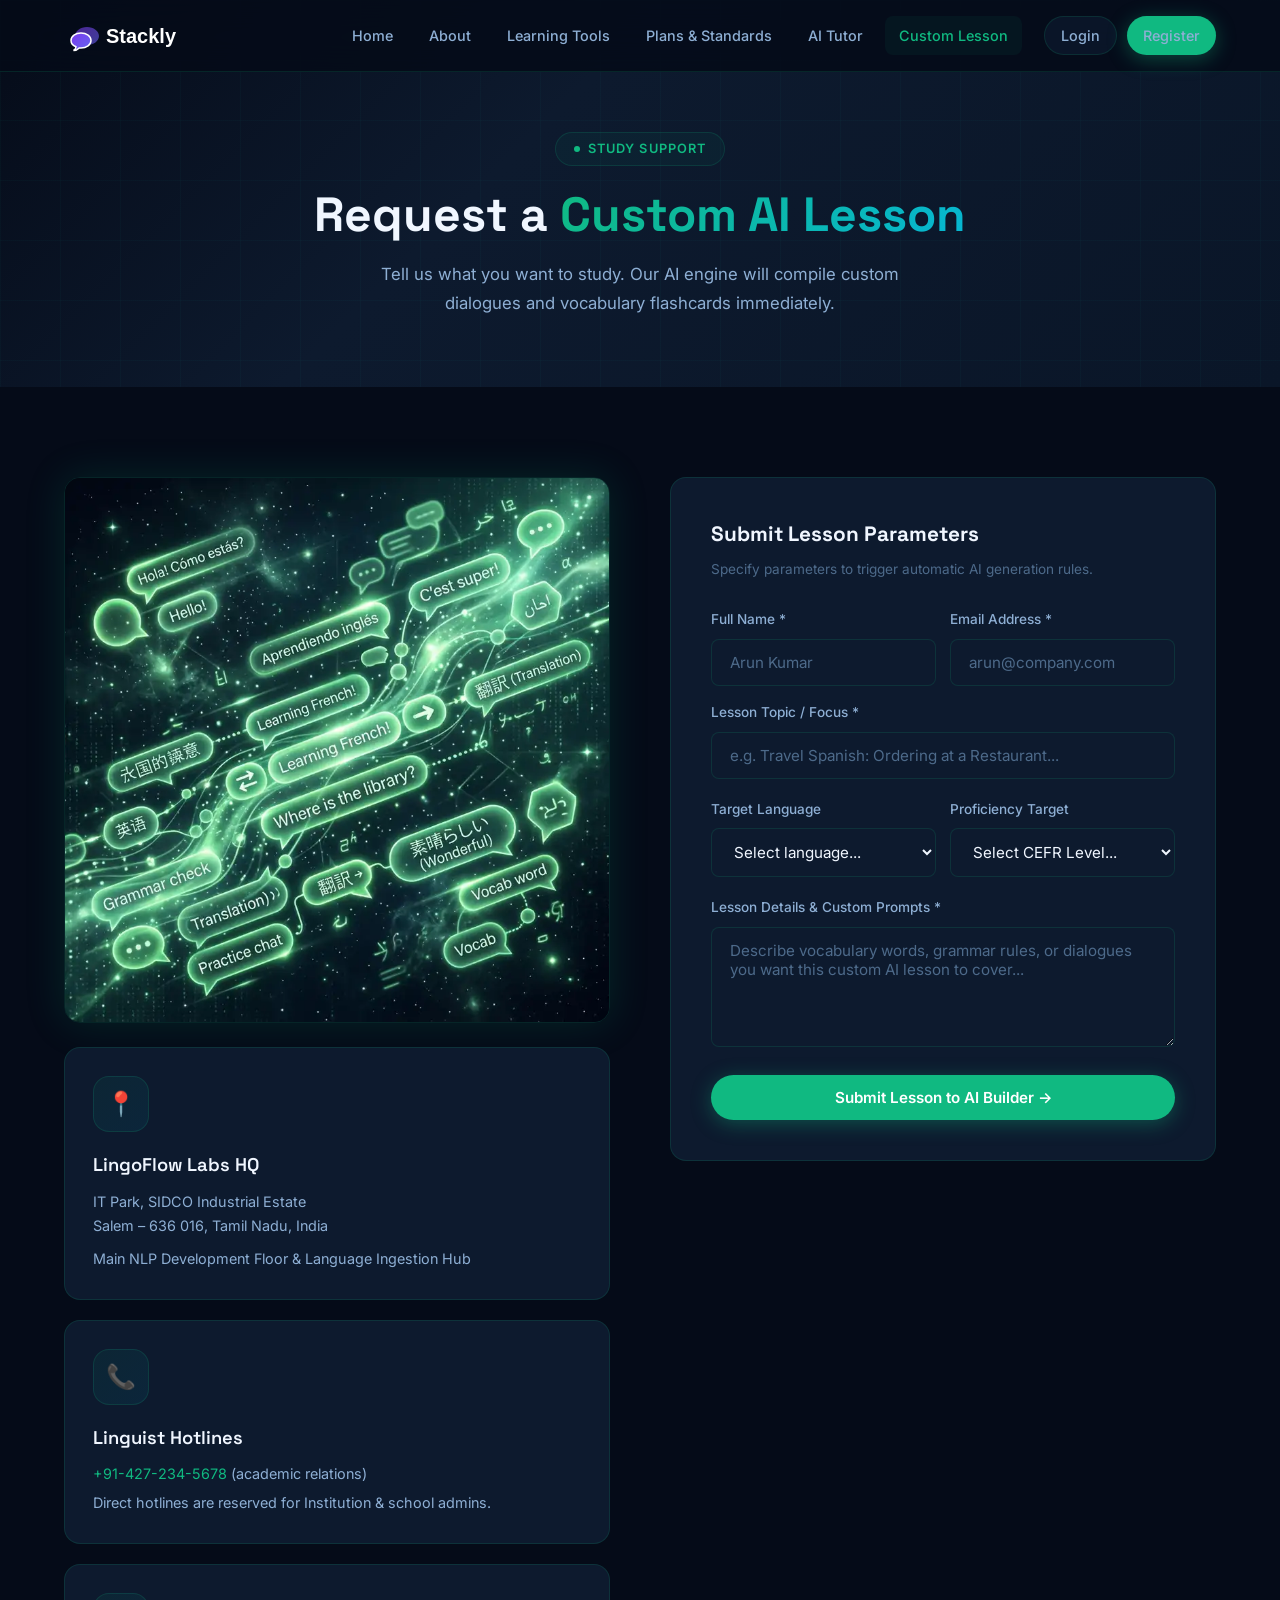
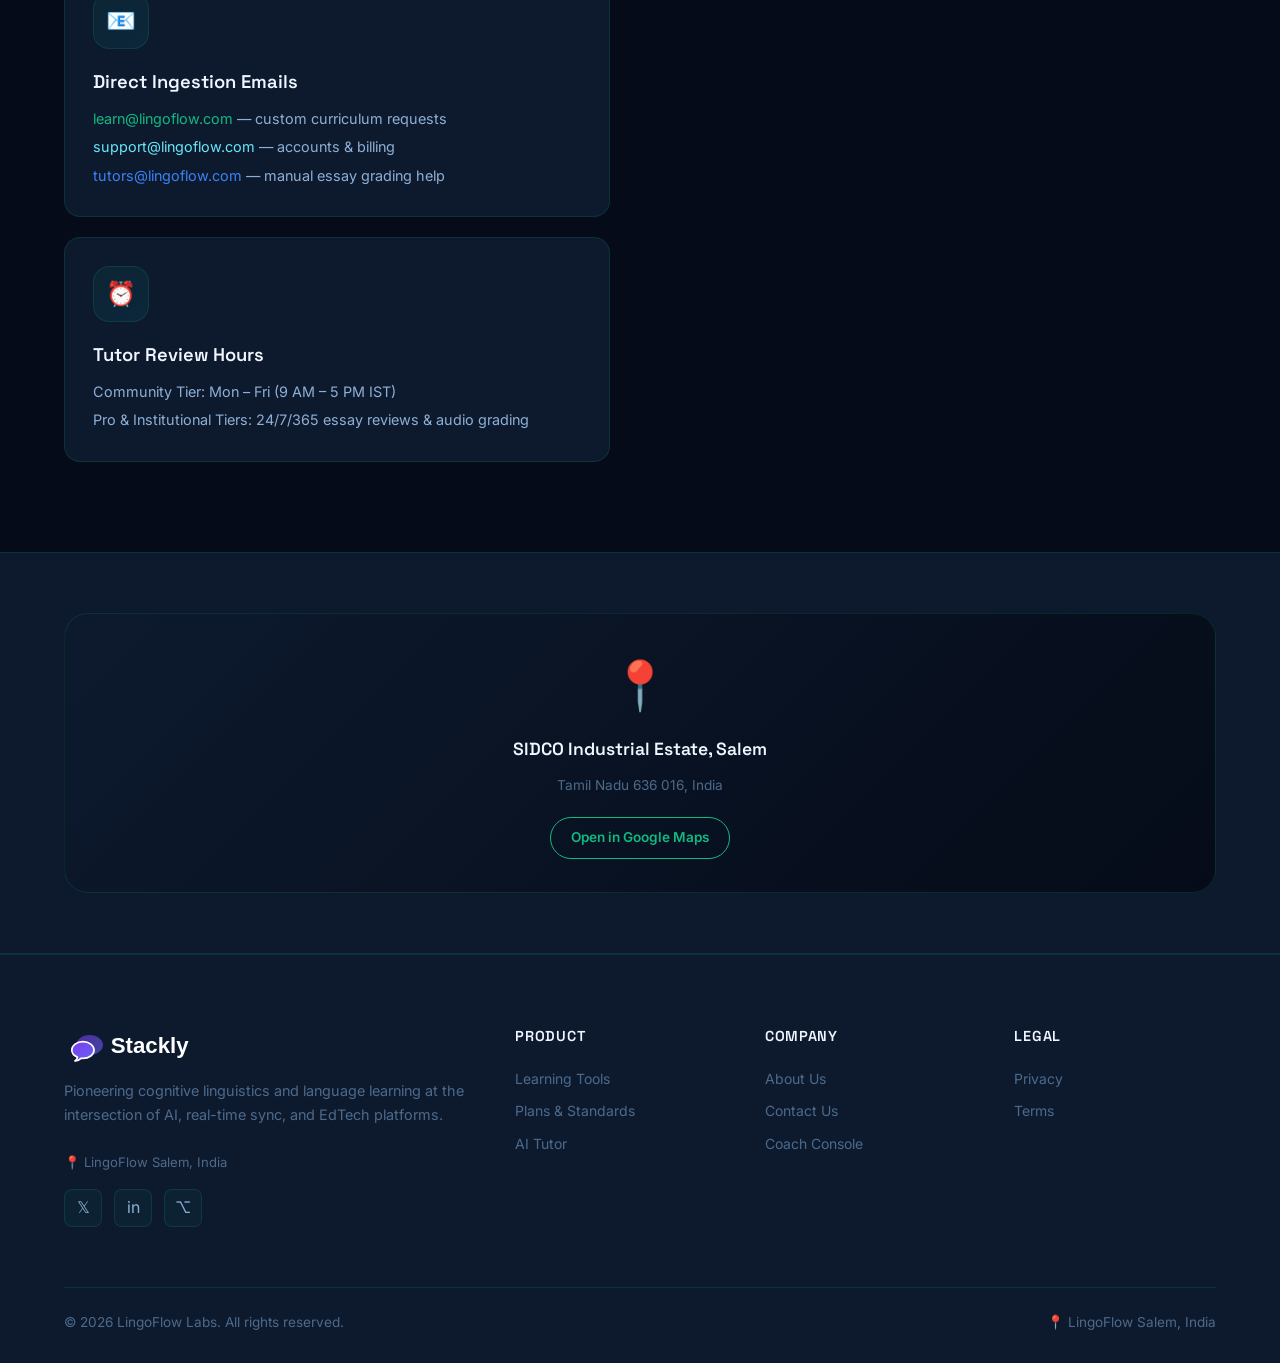
==== contact.html @ 43ee75ce "Add files via upload" ====
<!DOCTYPE html>
<html lang="en">
<head>
  <meta charset="UTF-8" /><meta name="viewport" content="width=device-width, initial-scale=1.0" />
  <title>Custom Lesson Request — LingoFlow</title>
  <meta name="description" content="Submit a custom lesson request to LingoFlow. Choose target language, proficiency level, write details, and connect with language coaches." />
  <link rel="stylesheet" href="css/style.css" /><link rel="stylesheet" href="css/responsive.css" />
</head>
<body>
<div id="preloader"><div class="preloader-inner"><div class="preloader-logo" style="font-family: 'Space Grotesk', sans-serif; font-weight: 700; color: #fff;">Stackly</div><div class="preloader-bar"><div class="preloader-bar-fill"></div></div></div></div>

<nav class="navbar">
  <a href="index.html" class="navbar-brand"><img src="logo.svg" alt="Stackly Logo" style="height:36px; width:auto;"></a>
  <div class="navbar-links">
    <a href="index.html">Home</a><a href="about.html">About</a>
    <a href="devices.html">Learning Tools</a><a href="services.html">Plans &amp; Standards</a>
    <a href="innovations.html">AI Tutor</a><a href="contact.html" class="active">Custom Lesson</a>
    <div style="display:flex; gap:10px; margin-left:14px;">
      <a href="login.html" class="btn btn-ghost btn-sm" style="padding:7px 16px; border-radius:var(--radius-pill);">Login</a>
      <a href="register.html" class="btn btn-primary btn-sm" style="padding:7px 16px; border-radius:var(--radius-pill);">Register</a>
    </div>
  </div>
  <button class="navbar-mobile-toggle" id="mobileToggle"><span></span><span></span><span></span></button>
</nav>
<div class="navbar-mobile" id="mobileNav">
  <a href="index.html">Home</a><a href="about.html">About</a><a href="devices.html">Learning Tools</a>
  <a href="services.html">Plans &amp; Standards</a><a href="innovations.html">AI Tutor</a><a href="contact.html">Custom Lesson</a>
  <div class="mobile-access-section" style="display:flex; flex-direction:column; gap:10px; padding:15px; border-top:1px solid rgba(255,255,255,0.05); margin-top:10px;">
    <a href="login.html" class="btn btn-outline" style="width:100%; justify-content:center;">Login</a>
    <a href="register.html" class="btn btn-primary" style="width:100%; justify-content:center;">Register</a>
  </div>
</div>

<section class="page-hero">
  <div class="page-hero-content">
    <div class="section-tag" style="margin:0 auto 20px;">Study Support</div>
    <h1 class="section-title">Request a <span>Custom AI Lesson</span></h1>
    <p class="section-subtitle" style="margin:0 auto;">Tell us what you want to study. Our AI engine will compile custom dialogues and vocabulary flashcards immediately.</p>
  </div>
</section>

<section class="section">
  <div class="container">
    <div class="grid-2" style="gap:60px;align-items:flex-start;">
      <!-- Info -->
      <div>
        <div style="border-radius:var(--radius); overflow:hidden; border:1px solid var(--border); box-shadow:var(--shadow-glow); margin-bottom:24px;" class="reveal">
          <img src="contact_hero.webp" alt="Prompt: An abstract representation of language learning chat threads, glowing translation bubbles, and envelopes flying into a central database, dark background, neon purple glow." style="width:100%; height:auto; display:block;">
        </div>
        <div class="card reveal" style="margin-bottom:20px;">
          <div class="card-icon">📍</div>
          <h3 class="card-title">LingoFlow Labs HQ</h3>
          <p class="card-text" style="margin-bottom:8px;">IT Park, SIDCO Industrial Estate<br>Salem – 636 016, Tamil Nadu, India</p>
          <p class="card-text">Main NLP Development Floor &amp; Language Ingestion Hub</p>
        </div>
        <div class="card reveal reveal-delay-1" style="margin-bottom:20px;">
          <div class="card-icon">📞</div>
          <h3 class="card-title">Linguist Hotlines</h3>
          <p class="card-text" style="margin-bottom:4px;"><a href="tel:+914272345678" style="color:var(--primary);">+91-427-234-5678</a> (academic relations)</p>
          <p class="card-text">Direct hotlines are reserved for Institution &amp; school admins.</p>
        </div>
        <div class="card reveal reveal-delay-2" style="margin-bottom:20px;">
          <div class="card-icon">📧</div>
          <h3 class="card-title">Direct Ingestion Emails</h3>
          <p class="card-text" style="margin-bottom:4px;"><a href="mailto:learn@lingoflow.com" style="color:var(--primary);">learn@lingoflow.com</a> — custom curriculum requests</p>
          <p class="card-text" style="margin-bottom:4px;"><a href="mailto:support@lingoflow.com" style="color:var(--secondary-light);">support@lingoflow.com</a> — accounts &amp; billing</p>
          <p class="card-text"><a href="mailto:tutors@lingoflow.com" style="color:var(--accent);">tutors@lingoflow.com</a> — manual essay grading help</p>
        </div>
        <div class="card reveal reveal-delay-3">
          <div class="card-icon">⏰</div>
          <h3 class="card-title">Tutor Review Hours</h3>
          <p class="card-text" style="margin-bottom:4px;">Community Tier: Mon – Fri (9 AM – 5 PM IST)</p>
          <p class="card-text">Pro &amp; Institutional Tiers: 24/7/365 essay reviews &amp; audio grading</p>
        </div>
      </div>

      <!-- Form -->
      <div class="card reveal reveal-delay-1" style="padding:40px;">
        <h3 style="font-family:var(--font-heading);font-size:1.3rem;font-weight:700;margin-bottom:8px;">Submit Lesson Parameters</h3>
        <p style="color:var(--text-muted);font-size:0.85rem;margin-bottom:28px;">Specify parameters to trigger automatic AI generation rules.</p>
        <form data-validate>
          <div style="display:grid;grid-template-columns:1fr 1fr;gap:14px;">
            <div class="form-group" style="margin-bottom:0;">
              <label class="form-label">Full Name *</label>
              <input type="text" class="form-control" placeholder="Arun Kumar" required />
            </div>
            <div class="form-group" style="margin-bottom:0;">
              <label class="form-label">Email Address *</label>
              <input type="email" class="form-control" placeholder="arun@company.com" required />
            </div>
          </div>
          <div class="form-group" style="margin-top:16px;">
            <label class="form-label">Lesson Topic / Focus *</label>
            <input type="text" class="form-control" placeholder="e.g. Travel Spanish: Ordering at a Restaurant..." required />
          </div>
          <div style="display:grid;grid-template-columns:1fr 1fr;gap:14px;">
            <div class="form-group">
              <label class="form-label">Target Language</label>
              <select class="form-control" style="background:var(--bg-card);color:var(--text-primary);" required>
                <option value="" style="background:var(--bg-card);">Select language...</option>
                <option style="background:var(--bg-card);">Spanish</option>
                <option style="background:var(--bg-card);">French</option>
                <option style="background:var(--bg-card);">German</option>
                <option style="background:var(--bg-card);">Japanese</option>
                <option style="background:var(--bg-card);">Italian</option>
                <option style="background:var(--bg-card);">Other</option>
              </select>
            </div>
            <div class="form-group">
              <label class="form-label">Proficiency Target</label>
              <select class="form-control" style="background:var(--bg-card);color:var(--text-primary);" required>
                <option value="" style="background:var(--bg-card);">Select CEFR Level...</option>
                <option style="background:var(--bg-card);">A1 (Beginner)</option>
                <option style="background:var(--bg-card);">A2 (Elementary)</option>
                <option style="background:var(--bg-card);">B1 (Intermediate)</option>
                <option style="background:var(--bg-card);">B2 (Upper Intermediate)</option>
              </select>
            </div>
          </div>
          <div class="form-group">
            <label class="form-label">Lesson Details &amp; Custom Prompts *</label>
            <textarea class="form-control" placeholder="Describe vocabulary words, grammar rules, or dialogues you want this custom AI lesson to cover..." required style="min-height:120px;"></textarea>
          </div>
          <div class="form-success" style="display:none;padding:12px;background:rgba(34,197,94,0.1);border:1px solid #22c55e;border-radius:var(--radius-sm);color:#22c55e;font-size:0.88rem;margin-bottom:12px;">✓ Lesson requested! Your custom AI learning module is being generated. Check your student dashboard.</div>
          <button type="submit" class="btn btn-primary" style="width:100%;justify-content:center;">Submit Lesson to AI Builder →</button>
        </form>
      </div>
    </div>
  </div>
</section>

<!-- MAP PLACEHOLDER -->
<section class="section-sm" style="background:var(--bg-card);border-top:1px solid var(--border);border-bottom:1px solid var(--border);">
  <div class="container">
    <div class="reveal" style="border-radius:var(--radius-lg);overflow:hidden;border:1px solid var(--border);height:280px;background:linear-gradient(135deg,var(--bg-card),var(--bg-dark));display:flex;align-items:center;justify-content:center;flex-direction:column;gap:12px;">
      <div style="font-size:3rem;">📍</div>
      <div style="font-family:var(--font-heading);font-size:1.1rem;font-weight:600;">SIDCO Industrial Estate, Salem</div>
      <div style="color:var(--text-muted);font-size:0.85rem;">Tamil Nadu 636 016, India</div>
      <a href="https://maps.google.com/?q=Salem+Tamil+Nadu+India" target="_blank" class="btn btn-outline btn-sm" style="margin-top:8px;">Open in Google Maps</a>
    </div>
  </div>
</section>

<footer><div class="container-wide">
  <div class="footer-grid">
    <div><img src="logo.svg" alt="Stackly" class="footer-brand" style="height:40px; width:auto; margin-bottom:14px;"><p class="footer-desc">Pioneering cognitive linguistics and language learning at the intersection of AI, real-time sync, and EdTech platforms.</p><p style="font-size:.82rem;color:var(--text-muted);margin-bottom:16px;">📍 LingoFlow Salem, India</p><div class="footer-socials"><a href="404.html" class="footer-social-btn">𝕏</a><a href="404.html" class="footer-social-btn">in</a><a href="404.html" class="footer-social-btn">⌥</a></div></div>
    <div><div class="footer-col-title">Product</div><div class="footer-links"><a href="devices.html">Learning Tools</a><a href="services.html">Plans &amp; Standards</a><a href="innovations.html">AI Tutor</a></div></div>
    <div><div class="footer-col-title">Company</div><div class="footer-links"><a href="about.html">About Us</a><a href="contact.html">Contact Us</a><a href="dashboard.html">Coach Console</a></div></div>
    <div><div class="footer-col-title">Legal</div><div class="footer-links"><a href="404.html">Privacy</a><a href="404.html">Terms</a></div></div>
  </div>
  <div class="footer-bottom"><span>© 2026 LingoFlow Labs. All rights reserved.</span><span>📍 LingoFlow Salem, India</span></div>
</div></footer>
<button id="scrollTop">↑</button>
<script src="js/main.js"></script>
</body>
</html>
---- css/style.css ----
/* =========================================================
   EdTech - LingoFlow  — Global Stylesheet
   ========================================================= */

@import url('https://fonts.googleapis.com/css2?family=Inter:wght@300;400;500;600;700;800;900&family=Space+Grotesk:wght@300;400;500;600;700&display=swap');

/* ── CSS Variables ─────────────────────────────────────── */
:root {
  --primary: #10b981;
  --primary-dark: #059669;
  --primary-light: #34d399;
  --secondary: #06b6d4;
  --secondary-light: #67e8f9;
  --accent: #3b82f6;
  --accent2: #f59e0b;

  --bg-dark: #050b18;
  --bg-card: #0d1a2e;
  --bg-glass: rgba(13,26,46,0.7);
  --bg-glass2: rgba(16,185,129,0.05);

  --text-primary: #f0f6ff;
  --text-secondary: #8eafd4;
  --text-muted: #4d6a8a;

  --border: rgba(16,185,129,0.15);
  --border2: rgba(6,182,212,0.2);

  --gradient-hero: linear-gradient(135deg, #050b18 0%, #0d1a2e 40%, #0a1628 100%);
  --gradient-primary: linear-gradient(135deg, #10b981, #06b6d4);
  --gradient-card: linear-gradient(135deg, rgba(16,185,129,0.08), rgba(6,182,212,0.08));

  --shadow-glow: 0 0 40px rgba(16,185,129,0.15);
  --shadow-card: 0 8px 32px rgba(0,0,0,0.4);
  --shadow-btn: 0 4px 20px rgba(16,185,129,0.35);

  --radius: 16px;
  --radius-sm: 8px;
  --radius-lg: 24px;
  --radius-pill: 50px;

  --transition: all 0.3s cubic-bezier(0.4,0,0.2,1);
  --transition-slow: all 0.6s cubic-bezier(0.4,0,0.2,1);

  --nav-height: 72px;
  --font-main: 'Inter', sans-serif;
  --font-heading: 'Space Grotesk', sans-serif;
}

/* ── Reset & Base ─────────────────────────────────────── */
*, *::before, *::after { box-sizing: border-box; margin: 0; padding: 0; }

html { scroll-behavior: smooth; font-size: 16px; }

body {
  font-family: var(--font-main);
  background-color: var(--bg-dark);
  color: var(--text-primary);
  line-height: 1.6;
  overflow-x: hidden;
  -webkit-font-smoothing: antialiased;
}

a { text-decoration: none; color: inherit; }
img { max-width: 100%; display: block; }
ul { list-style: none; }
button { cursor: pointer; font-family: inherit; }
input, textarea, select { font-family: inherit; }

/* ── Preloader ──────────────────────────────────────── */
#preloader {
  position: fixed; inset: 0;
  background: var(--bg-dark);
  display: flex; align-items: center; justify-content: center;
  z-index: 9999;
  transition: opacity 0.5s ease, visibility 0.5s ease;
}
#preloader.hidden { opacity: 0; visibility: hidden; }

.preloader-inner {
  display: flex; flex-direction: column; align-items: center; gap: 20px;
}
.preloader-logo {
  font-family: var(--font-heading);
  font-size: 2rem; font-weight: 700;
  background: var(--gradient-primary);
  -webkit-background-clip: text; -webkit-text-fill-color: transparent;
  background-clip: text;
}
.preloader-bar {
  width: 200px; height: 3px;
  background: var(--border);
  border-radius: 99px; overflow: hidden;
}
.preloader-bar-fill {
  height: 100%;
  background: var(--gradient-primary);
  border-radius: 99px;
  animation: preload 1.5s ease-in-out forwards;
}
@keyframes preload {
  0% { width: 0%; }
  100% { width: 100%; }
}

/* ── Navigation ─────────────────────────────────────── */
.navbar {
  position: fixed; top: 0; left: 0; right: 0;
  height: var(--nav-height);
  display: flex; align-items: center;
  padding: 0 5%;
  background: rgba(5,11,24,0.85);
  backdrop-filter: blur(20px);
  -webkit-backdrop-filter: blur(20px);
  border-bottom: 1px solid var(--border);
  z-index: 1000;
  transition: var(--transition);
}
.navbar.scrolled {
  background: rgba(5,11,24,0.95);
  box-shadow: var(--shadow-glow);
}

.navbar-brand {
  font-family: var(--font-heading);
  font-size: 1.5rem; font-weight: 700;
  background: var(--gradient-primary);
  -webkit-background-clip: text; -webkit-text-fill-color: transparent;
  background-clip: text;
  margin-right: auto;
  display: flex; align-items: center; gap: 10px;
  white-space: nowrap;
}
.navbar-brand .brand-icon {
  width: 36px; height: 36px;
  background: var(--gradient-primary);
  border-radius: var(--radius-sm);
  display: flex; align-items: center; justify-content: center;
  font-size: 18px;
  -webkit-text-fill-color: initial; color: #fff;
  flex-shrink: 0;
}

.navbar-links {
  display: flex; align-items: center; gap: 8px;
}
.navbar-links a {
  padding: 8px 14px;
  font-size: 0.9rem; font-weight: 500;
  color: var(--text-secondary);
  border-radius: var(--radius-sm);
  transition: var(--transition);
  white-space: nowrap;
}
.navbar-links a:hover,
.navbar-links a.active {
  color: var(--primary);
  background: var(--bg-glass2);
}

.btn-nav-login {
  padding: 9px 22px;
  background: var(--gradient-primary);
  color: #fff !important;
  border-radius: var(--radius-pill);
  font-weight: 600;
  font-size: 0.875rem;
  margin-left: 8px;
  transition: var(--transition);
  box-shadow: var(--shadow-btn);
}
.btn-nav-login:hover {
  transform: translateY(-2px);
  box-shadow: 0 8px 30px rgba(0,212,170,0.5);
}

/* ── Nav Dropdown (Access Portal) ─────────────────── */
.nav-dropdown {
  position: relative;
  margin-left: 8px;
}
.nav-dropdown-trigger {
  display: inline-flex; align-items: center; gap: 7px;
  padding: 9px 22px;
  background: var(--gradient-primary);
  color: #fff;
  border: none;
  border-radius: var(--radius-pill);
  font-weight: 600;
  font-size: 0.875rem;
  cursor: pointer;
  transition: var(--transition);
  box-shadow: var(--shadow-btn);
  font-family: var(--font-main);
  white-space: nowrap;
}
.nav-dropdown-trigger:hover {
  transform: translateY(-2px);
  box-shadow: 0 8px 30px rgba(0,212,170,0.5);
}
.nav-dropdown-trigger .caret {
  font-size: 0.65rem;
  transition: transform 0.25s ease;
  display: inline-block;
}
.nav-dropdown:hover .caret,
.nav-dropdown.open .caret { transform: rotate(180deg); }

.nav-dropdown-menu {
  position: absolute;
  top: calc(100% + 10px);
  right: 0;
  min-width: 190px;
  background: var(--bg-card);
  border: 1px solid var(--border);
  border-radius: var(--radius);
  padding: 8px;
  box-shadow: 0 16px 48px rgba(0,0,0,0.5);
  opacity: 0;
  visibility: hidden;
  transform: translateY(-8px);
  transition: opacity 0.25s ease, transform 0.25s ease, visibility 0.25s;
  z-index: 2000;
}
.nav-dropdown:hover .nav-dropdown-menu,
.nav-dropdown.open .nav-dropdown-menu {
  opacity: 1;
  visibility: visible;
  transform: translateY(0);
}
.nav-dropdown-menu a {
  display: flex; align-items: center; gap: 10px;
  padding: 11px 14px;
  border-radius: var(--radius-sm);
  font-size: 0.875rem; font-weight: 500;
  color: var(--text-secondary);
  transition: var(--transition);
  text-decoration: none;
}
.nav-dropdown-menu a:hover {
  background: var(--bg-glass2);
  color: var(--primary);
}
.nav-dropdown-menu .menu-icon {
  width: 28px; height: 28px;
  border-radius: 6px;
  background: var(--gradient-card);
  border: 1px solid var(--border);
  display: flex; align-items: center; justify-content: center;
  font-size: 0.85rem;
  flex-shrink: 0;
}
.nav-dropdown-menu .menu-divider {
  height: 1px;
  background: var(--border);
  margin: 6px 0;
}

/* Mobile dropdown items */
.mobile-access-section {
  border-top: 1px solid var(--border) !important;
  margin-top: 20px !important;
  padding-top: 20px !important;
  width: 80% !important;
  max-width: 300px !important;
  display: flex !important;
  flex-direction: column !important;
  gap: 12px !important;
}
.mobile-access-label {
  font-size: 0.72rem;
  font-weight: 700;
  letter-spacing: 0.1em;
  text-transform: uppercase;
  color: var(--text-muted);
  padding: 4px 16px 8px;
}

.navbar-mobile-toggle {
  display: none;
  flex-direction: column; gap: 5px;
  background: none; border: none; padding: 8px;
  cursor: pointer;
}
.navbar-mobile-toggle span {
  display: block;
  width: 24px; height: 2px;
  background: var(--text-primary);
  border-radius: 2px;
  transition: var(--transition);
}
.navbar-mobile-toggle.open span:nth-child(1) { transform: translateY(7px) rotate(45deg); }
.navbar-mobile-toggle.open span:nth-child(2) { opacity: 0; }
.navbar-mobile-toggle.open span:nth-child(3) { transform: translateY(-7px) rotate(-45deg); }

.navbar-mobile {
  display: none !important;
  position: fixed !important;
  top: 0 !important;
  left: 0 !important;
  right: 0 !important;
  bottom: 0 !important;
  width: 100% !important;
  height: 100vh !important;
  height: 100dvh !important;
  background: rgba(5, 11, 24, 0.99) !important;
  backdrop-filter: blur(24px) !important;
  -webkit-backdrop-filter: blur(24px) !important;
  padding: calc(var(--nav-height) + 40px) 5% 40px !important;
  z-index: 99999 !important;
  flex-direction: column !important;
  justify-content: center !important;
  align-items: center !important;
  gap: 20px !important;
  transform: scale(0.95) !important;
  opacity: 0 !important;
  transition: var(--transition) !important;
  pointer-events: none !important;
}
.navbar-mobile.open {
  display: flex !important;
  transform: scale(1) !important;
  opacity: 1 !important;
  pointer-events: all !important;
}
.navbar-mobile a {
  padding: 12px 24px !important;
  font-size: 1.3rem !important;
  font-weight: 600 !important;
  color: var(--text-secondary) !important;
  border-radius: var(--radius-sm) !important;
  transition: var(--transition) !important;
  border-left: 2px solid transparent !important;
  width: 80% !important;
  max-width: 300px !important;
  text-align: center !important;
}
.navbar-mobile a:hover,
.navbar-mobile a.active {
  color: var(--primary) !important;
  background: var(--bg-glass2) !important;
  border-left-color: var(--primary) !important;
}

/* ── Page Wrapper ─────────────────────────────────── */
.page-content { padding-top: var(--nav-height); }

/* ── Section Utilities ────────────────────────────── */
.section { padding: 90px 5%; }
.section-sm { padding: 60px 5%; }
.section-lg { padding: 120px 5%; }

.container { max-width: 1200px; margin: 0 auto; }
.container-wide { max-width: 1400px; margin: 0 auto; }

.section-tag {
  display: inline-flex; align-items: center; gap: 8px;
  background: var(--bg-glass2);
  border: 1px solid var(--border);
  border-radius: var(--radius-pill);
  padding: 6px 18px;
  font-size: 0.8rem; font-weight: 600; letter-spacing: 0.08em;
  color: var(--primary);
  text-transform: uppercase;
  margin-bottom: 20px;
}
.section-tag::before {
  content: '';
  display: block;
  width: 6px; height: 6px;
  background: var(--primary);
  border-radius: 50%;
  animation: pulse 2s ease-in-out infinite;
}
@keyframes pulse {
  0%, 100% { opacity: 1; transform: scale(1); }
  50% { opacity: 0.5; transform: scale(0.8); }
}

.section-title {
  font-family: var(--font-heading);
  font-size: clamp(2rem, 4vw, 3rem);
  font-weight: 700;
  line-height: 1.2;
  color: var(--text-primary);
  margin-bottom: 16px;
}
.section-title span {
  background: var(--gradient-primary);
  -webkit-background-clip: text; -webkit-text-fill-color: transparent;
  background-clip: text;
}
.section-subtitle {
  font-size: 1.05rem;
  color: var(--text-secondary);
  max-width: 540px;
  line-height: 1.7;
}
.text-center { text-align: center; }
.text-center .section-subtitle { margin: 0 auto; }

/* ── Buttons ─────────────────────────────────────── */
.btn {
  display: inline-flex; align-items: center; gap: 8px;
  padding: 13px 28px;
  border-radius: var(--radius-pill);
  font-size: 0.95rem; font-weight: 600;
  transition: var(--transition);
  border: none; outline: none;
}
.btn-primary {
  background: var(--primary);
  color: #fff;
  box-shadow: var(--shadow-btn);
}
.btn-primary:hover {
  background: var(--primary-dark);
  transform: translateY(-3px);
  box-shadow: 0 10px 40px rgba(249, 115, 22, 0.45);
}
.btn-outline {
  background: transparent;
  color: var(--primary);
  border: 1.5px solid var(--primary);
}
.btn-outline:hover {
  background: var(--primary);
  color: #fff;
  transform: translateY(-3px);
}
.btn-ghost {
  background: var(--bg-glass);
  color: var(--text-primary);
  border: 1px solid var(--border);
}
.btn-ghost:hover {
  background: var(--border);
  transform: translateY(-2px);
}
.btn-sm { padding: 9px 20px; font-size: 0.85rem; }
.btn-lg { padding: 16px 40px; font-size: 1.05rem; }

/* ── Cards ─────────────────────────────────────── */
.card {
  background: var(--bg-card);
  border: 1px solid var(--border);
  border-radius: var(--radius);
  padding: 28px;
  transition: var(--transition);
  position: relative;
  overflow: hidden;
}
.card::before {
  content: '';
  position: absolute;
  top: 0; left: 0; right: 0;
  height: 1px;
  background: var(--gradient-primary);
  opacity: 0;
  transition: var(--transition);
}
.card:hover {
  border-color: rgba(0,212,170,0.3);
  box-shadow: var(--shadow-glow);
  transform: translateY(-4px);
}
.card:hover::before { opacity: 1; }

.card-icon {
  width: 56px; height: 56px;
  background: var(--gradient-card);
  border: 1px solid var(--border);
  border-radius: var(--radius);
  display: flex; align-items: center; justify-content: center;
  font-size: 1.5rem;
  margin-bottom: 18px;
}
.card-title {
  font-family: var(--font-heading);
  font-size: 1.15rem; font-weight: 600;
  color: var(--text-primary);
  margin-bottom: 10px;
}
.card-text {
  font-size: 0.9rem;
  color: var(--text-secondary);
  line-height: 1.7;
}

/* ── Grids ──────────────────────────────────────── */
.grid-3 {
  display: grid;
  grid-template-columns: repeat(3, 1fr);
  gap: 24px;
}
.grid-4 {
  display: grid;
  grid-template-columns: repeat(4, 1fr);
  gap: 24px;
}
.grid-2 {
  display: grid;
  grid-template-columns: repeat(2, 1fr);
  gap: 32px;
  align-items: center;
}

/* ── Stat Block ─────────────────────────────────── */
.stat-block {
  text-align: center;
  padding: 28px 20px;
}
.stat-value {
  font-family: var(--font-heading);
  font-size: 2.5rem; font-weight: 800;
  background: var(--gradient-primary);
  -webkit-background-clip: text; -webkit-text-fill-color: transparent;
  background-clip: text;
  display: block;
}
.stat-label {
  font-size: 0.9rem;
  color: var(--text-secondary);
  margin-top: 4px;
}

/* ── Badge ──────────────────────────────────────── */
.badge {
  display: inline-flex; align-items: center; gap: 5px;
  padding: 4px 12px;
  border-radius: var(--radius-pill);
  font-size: 0.75rem; font-weight: 600;
  letter-spacing: 0.04em;
}
.badge-primary { background: rgba(0,212,170,0.15); color: var(--primary); }
.badge-purple { background: rgba(16,185,129,0.15); color: var(--secondary-light); }
.badge-blue { background: rgba(6,182,212,0.15); color: var(--accent); }
.badge-yellow { background: rgba(245,158,11,0.15); color: var(--accent2); }

/* ── Tags/Pills ─────────────────────────────────── */
.tag {
  display: inline-block;
  padding: 5px 14px;
  background: var(--bg-glass2);
  border: 1px solid var(--border);
  border-radius: var(--radius-pill);
  font-size: 0.8rem; font-weight: 500;
  color: var(--text-secondary);
  cursor: pointer;
  transition: var(--transition);
}
.tag:hover, .tag.active {
  background: var(--primary);
  border-color: var(--primary);
  color: #fff;
}

/* ── Hero Section ─────────────────────────────── */
.hero {
  min-height: 100vh;
  display: flex; align-items: center;
  padding: calc(var(--nav-height) + 40px) 5% 80px;
  position: relative;
  overflow: hidden;
  background: var(--gradient-hero);
}
.hero-bg-grid {
  position: absolute; inset: 0;
  background-image:
    linear-gradient(rgba(0,212,170,0.03) 1px, transparent 1px),
    linear-gradient(90deg, rgba(0,212,170,0.03) 1px, transparent 1px);
  background-size: 60px 60px;
  pointer-events: none;
}
.hero-orb {
  position: absolute;
  border-radius: 50%;
  filter: blur(80px);
  pointer-events: none;
}
.hero-orb-1 {
  width: 500px; height: 500px;
  background: radial-gradient(circle, rgba(0,212,170,0.12) 0%, transparent 70%);
  top: -150px; right: -100px;
}
.hero-orb-2 {
  width: 400px; height: 400px;
  background: radial-gradient(circle, rgba(16,185,129,0.1) 0%, transparent 70%);
  bottom: -100px; left: 5%;
}

.hero-content { position: relative; z-index: 2; max-width: 680px; }
.hero-label {
  display: inline-flex; align-items: center; gap: 10px;
  background: var(--bg-glass2);
  border: 1px solid var(--border);
  border-radius: var(--radius-pill);
  padding: 8px 20px;
  font-size: 0.8rem; font-weight: 600; letter-spacing: 0.1em;
  color: var(--primary);
  text-transform: uppercase;
  margin-bottom: 28px;
}
.hero-label .dot {
  width: 7px; height: 7px;
  background: var(--primary);
  border-radius: 50%;
  animation: pulse 2s infinite;
}

.hero-title {
  font-family: var(--font-heading);
  font-size: clamp(2.5rem, 6vw, 4.5rem);
  font-weight: 800;
  line-height: 1.1;
  margin-bottom: 24px;
  color: var(--text-primary);
}
.hero-title .gradient-text {
  background: var(--gradient-primary);
  -webkit-background-clip: text; -webkit-text-fill-color: transparent;
  background-clip: text;
}

.hero-desc {
  font-size: 1.1rem;
  color: var(--text-secondary);
  line-height: 1.8;
  margin-bottom: 40px;
  max-width: 560px;
}

.hero-actions {
  display: flex; gap: 16px; flex-wrap: wrap;
  align-items: center;
}

.hero-visual {
  position: absolute;
  right: 5%; top: 50%;
  transform: translateY(-50%);
  width: 480px;
  z-index: 2;
}

/* ── Ticker ─────────────────────────────────────── */
.ticker-wrap {
  background: var(--bg-card);
  border-top: 1px solid var(--border);
  border-bottom: 1px solid var(--border);
  overflow: hidden;
  padding: 14px 0;
  display: flex; align-items: center;
}
.ticker-label {
  background: var(--gradient-primary);
  color: #fff;
  padding: 4px 18px;
  font-size: 0.75rem; font-weight: 700;
  letter-spacing: 0.1em;
  text-transform: uppercase;
  white-space: nowrap;
  flex-shrink: 0;
  margin-right: 24px;
}
.ticker-track {
  display: flex; gap: 60px;
  animation: ticker 25s linear infinite;
  white-space: nowrap;
}
.ticker-track:hover { animation-play-state: paused; }
@keyframes ticker {
  0% { transform: translateX(0); }
  100% { transform: translateX(-50%); }
}
.ticker-item {
  font-size: 0.875rem;
  color: var(--text-secondary);
  display: flex; align-items: center; gap: 8px;
}
.ticker-item::before {
  content: '⬡';
  color: var(--primary);
  font-size: 0.7rem;
}

/* ── Feature Cards ─────────────────────────────── */
.feature-card {
  background: var(--gradient-card);
  border: 1px solid var(--border);
  border-radius: var(--radius);
  padding: 32px 28px;
  transition: var(--transition);
  position: relative;
  overflow: hidden;
}
.feature-card:hover {
  border-color: rgba(0,212,170,0.3);
  box-shadow: var(--shadow-glow);
  transform: translateY(-6px);
}
.feature-card-num {
  font-size: 0.75rem; font-weight: 700; letter-spacing: 0.15em;
  color: var(--text-muted);
  text-transform: uppercase;
  margin-bottom: 12px;
}

/* ── Timeline ──────────────────────────────────── */
.timeline {
  position: relative;
  padding-left: 40px;
}
.timeline::before {
  content: '';
  position: absolute;
  left: 0; top: 0; bottom: 0;
  width: 2px;
  background: var(--gradient-primary);
  border-radius: 2px;
}
.timeline-item {
  position: relative;
  padding-bottom: 40px;
}
.timeline-item::before {
  content: '';
  position: absolute;
  left: -47px; top: 4px;
  width: 14px; height: 14px;
  border-radius: 50%;
  background: var(--primary);
  border: 3px solid var(--bg-dark);
  box-shadow: 0 0 10px rgba(0,212,170,0.5);
}
.timeline-year {
  color: var(--primary);
  font-size: 0.85rem; font-weight: 700;
  margin-bottom: 6px;
}
.timeline-title {
  font-family: var(--font-heading);
  font-size: 1.05rem; font-weight: 600;
  margin-bottom: 6px;
}
.timeline-text { font-size: 0.9rem; color: var(--text-secondary); }

/* ── Team Card ─────────────────────────────────── */
.team-card { text-align: center; }
.team-avatar {
  width: 90px; height: 90px;
  border-radius: 50%;
  margin: 0 auto 16px;
  display: flex; align-items: center; justify-content: center;
  font-size: 2rem;
  background: var(--gradient-card);
  border: 2px solid var(--border);
  font-weight: 700;
  color: var(--primary);
  font-family: var(--font-heading);
}
.team-name {
  font-family: var(--font-heading);
  font-size: 1rem; font-weight: 600;
  margin-bottom: 4px;
}
.team-role {
  font-size: 0.85rem;
  color: var(--primary);
}

/* ── Process Steps ─────────────────────────────── */
.step-number {
  width: 52px; height: 52px;
  border-radius: 50%;
  display: flex; align-items: center; justify-content: center;
  font-family: var(--font-heading);
  font-size: 1.2rem; font-weight: 700;
  background: var(--gradient-primary);
  color: #fff;
  margin-bottom: 16px;
  flex-shrink: 0;
}

/* ── Forms ─────────────────────────────────────── */
.form-group { margin-bottom: 20px; }
.form-label {
  display: block; font-size: 0.85rem; font-weight: 500;
  color: var(--text-secondary);
  margin-bottom: 8px;
}
.form-control {
  width: 100%; padding: 13px 18px;
  background: var(--bg-card);
  border: 1px solid var(--border);
  border-radius: var(--radius-sm);
  color: var(--text-primary);
  font-size: 0.95rem;
  transition: var(--transition);
  outline: none;
}
.form-control:focus {
  border-color: var(--primary);
  box-shadow: 0 0 0 3px rgba(0,212,170,0.1);
}
.form-control::placeholder { color: var(--text-muted); }

textarea.form-control { resize: vertical; min-height: 120px; }

/* ── Accordion / FAQ ────────────────────────────── */
.accordion-item {
  border: 1px solid var(--border);
  border-radius: var(--radius-sm);
  overflow: hidden;
  margin-bottom: 12px;
}
.accordion-header {
  width: 100%; padding: 18px 22px;
  display: flex; justify-content: space-between; align-items: center;
  background: var(--bg-card);
  border: none; color: var(--text-primary);
  font-size: 0.95rem; font-weight: 500;
  cursor: pointer;
  transition: var(--transition);
}
.accordion-header:hover { background: var(--bg-glass2); }
.accordion-header .chevron {
  transition: var(--transition);
  color: var(--primary);
  font-size: 0.8rem;
}
.accordion-item.open .accordion-header .chevron {
  transform: rotate(180deg);
}
.accordion-body {
  max-height: 0; overflow: hidden;
  transition: max-height 0.35s ease, padding 0.35s ease;
  background: var(--bg-card);
  padding: 0 22px;
  font-size: 0.9rem;
  color: var(--text-secondary);
  line-height: 1.7;
}
.accordion-item.open .accordion-body {
  max-height: 200px;
  padding: 16px 22px 20px;
}

/* ── Pricing Cards ───────────────────────────── */
.pricing-card {
  background: var(--bg-card);
  border: 1px solid var(--border);
  border-radius: var(--radius);
  padding: 36px 32px;
  transition: var(--transition);
  position: relative;
}
.pricing-card.featured {
  border-color: var(--primary);
  box-shadow: var(--shadow-glow);
}
.pricing-card.featured::before {
  content: 'Most Popular';
  position: absolute;
  top: -14px; left: 50%;
  transform: translateX(-50%);
  background: var(--gradient-primary);
  color: #fff;
  padding: 4px 20px;
  border-radius: var(--radius-pill);
  font-size: 0.75rem; font-weight: 700;
  white-space: nowrap;
}
.pricing-price {
  font-family: var(--font-heading);
  font-size: 2.8rem; font-weight: 800;
  color: var(--text-primary);
}
.pricing-price sup { font-size: 1.4rem; vertical-align: super; }
.pricing-price span { font-size: 1rem; color: var(--text-muted); font-weight: 400; }
.pricing-features {
  margin: 24px 0;
  display: flex; flex-direction: column; gap: 12px;
}
.pricing-features li {
  display: flex; align-items: center; gap: 10px;
  font-size: 0.9rem; color: var(--text-secondary);
}
.pricing-features li::before { content: '✓'; color: var(--primary); font-weight: 700; }

/* ── CTA Banner ─────────────────────────────── */
.cta-banner {
  background: var(--gradient-card);
  border: 1px solid var(--border);
  border-radius: var(--radius-lg);
  padding: 70px 60px;
  text-align: center;
  position: relative;
  overflow: hidden;
}
.cta-banner::before {
  content: '';
  position: absolute;
  inset: 0;
  background: var(--gradient-primary);
  opacity: 0.04;
}

/* ── Footer ─────────────────────────────────── */
footer {
  background: var(--bg-card);
  border-top: 1px solid var(--border);
  padding: 70px 5% 30px;
}
.footer-grid {
  display: grid;
  grid-template-columns: 2fr 1fr 1fr 1fr;
  gap: 48px;
  margin-bottom: 60px;
}
.footer-brand {
  font-family: var(--font-heading);
  font-size: 1.4rem; font-weight: 700;
  background: var(--gradient-primary);
  -webkit-background-clip: text; -webkit-text-fill-color: transparent;
  background-clip: text;
  margin-bottom: 14px;
}
.footer-desc {
  font-size: 0.9rem;
  color: var(--text-muted);
  line-height: 1.7;
  margin-bottom: 24px;
}
.footer-socials {
  display: flex; gap: 12px;
}
.footer-social-btn {
  width: 38px; height: 38px;
  border-radius: var(--radius-sm);
  background: var(--bg-glass2);
  border: 1px solid var(--border);
  display: flex; align-items: center; justify-content: center;
  font-size: 1rem;
  color: var(--text-secondary);
  transition: var(--transition);
  cursor: pointer;
}
.footer-social-btn:hover {
  background: var(--primary);
  border-color: var(--primary);
  color: #fff;
  transform: translateY(-3px);
}
.footer-col-title {
  font-family: var(--font-heading);
  font-size: 0.9rem; font-weight: 600; letter-spacing: 0.05em;
  color: var(--text-primary);
  text-transform: uppercase;
  margin-bottom: 20px;
}
.footer-links {
  display: flex; flex-direction: column; gap: 10px;
}
.footer-links a {
  font-size: 0.875rem;
  color: var(--text-muted);
  transition: var(--transition);
}
.footer-links a:hover { color: var(--primary); padding-left: 4px; }

.footer-bottom {
  border-top: 1px solid var(--border);
  padding-top: 24px;
  display: flex; justify-content: space-between; align-items: center;
  font-size: 0.85rem;
  color: var(--text-muted);
  flex-wrap: wrap;
  gap: 12px;
}

/* ── Scroll To Top ────────────────────────────── */
#scrollTop {
  position: fixed; bottom: 30px; right: 30px;
  width: 46px; height: 46px;
  background: var(--gradient-primary);
  border: none; border-radius: 50%;
  color: #fff; font-size: 1.2rem;
  display: none; align-items: center; justify-content: center;
  cursor: pointer; z-index: 900;
  box-shadow: var(--shadow-btn);
  transition: var(--transition);
}
#scrollTop.show { display: flex; }
#scrollTop:hover { transform: translateY(-4px); }

/* ── Reveal Animations ─────────────────────────── */
.reveal {
  opacity: 0;
  transform: translateY(30px);
  transition: opacity 0.7s ease, transform 0.7s ease;
}
.reveal.visible {
  opacity: 1;
  transform: translateY(0);
}
.reveal-delay-1 { transition-delay: 0.1s; }
.reveal-delay-2 { transition-delay: 0.2s; }
.reveal-delay-3 { transition-delay: 0.3s; }
.reveal-delay-4 { transition-delay: 0.4s; }

/* ── Divider ──────────────────────────────────── */
.divider {
  height: 1px;
  background: var(--border);
  margin: 0 5%;
}
.divider-gradient {
  height: 1px;
  background: linear-gradient(90deg, transparent, var(--primary), transparent);
  margin: 0 5%;
  opacity: 0.4;
}

/* ── Glassmorphism boxes ──────────────────────── */
.glass-box {
  background: var(--bg-glass);
  backdrop-filter: blur(20px);
  border: 1px solid var(--border);
  border-radius: var(--radius);
}

/* ── Page Hero (non-home) ─────────────────────── */
.page-hero {
  padding: calc(var(--nav-height) + 60px) 5% 70px;
  text-align: center;
  background: var(--gradient-hero);
  position: relative;
  overflow: hidden;
}
.page-hero::after {
  content: '';
  position: absolute; inset: 0;
  background-image:
    linear-gradient(rgba(0,212,170,0.03) 1px, transparent 1px),
    linear-gradient(90deg, rgba(0,212,170,0.03) 1px, transparent 1px);
  background-size: 60px 60px;
}
.page-hero-content { position: relative; z-index: 2; }

/* ── Dashboard ─────────────────────────────────── */
.dashboard-layout {
  display: grid;
  grid-template-columns: 260px 1fr;
  min-height: calc(100vh - var(--nav-height));
  margin-top: var(--nav-height);
}
.dashboard-sidebar {
  background: var(--bg-card);
  border-right: 1px solid var(--border);
  padding: 30px 20px;
  position: sticky; top: var(--nav-height);
  height: calc(100vh - var(--nav-height));
  overflow-y: auto;
}
.sidebar-nav-item {
  display: flex; align-items: center; gap: 12px;
  padding: 11px 14px;
  border-radius: var(--radius-sm);
  color: var(--text-secondary);
  font-size: 0.9rem; font-weight: 500;
  cursor: pointer;
  transition: var(--transition);
  margin-bottom: 4px;
}
.sidebar-nav-item:hover,
.sidebar-nav-item.active {
  background: var(--bg-glass2);
  color: var(--primary);
}
.sidebar-nav-item .icon { font-size: 1.1rem; }

.dashboard-main { padding: 32px; overflow-y: auto; }
.dashboard-header { margin-bottom: 32px; }
.dashboard-title {
  font-family: var(--font-heading);
  font-size: 1.6rem; font-weight: 700;
}
.dashboard-subtitle { color: var(--text-secondary); font-size: 0.9rem; }

.metrics-grid {
  display: grid;
  grid-template-columns: repeat(4, 1fr);
  gap: 20px;
  margin-bottom: 28px;
}
.metric-card {
  background: var(--bg-card);
  border: 1px solid var(--border);
  border-radius: var(--radius);
  padding: 22px 20px;
  transition: var(--transition);
}
.metric-card:hover { transform: translateY(-3px); box-shadow: var(--shadow-glow); }
.metric-label {
  font-size: 0.8rem; font-weight: 500; color: var(--text-muted);
  text-transform: uppercase; letter-spacing: 0.08em;
  margin-bottom: 10px;
}
.metric-value {
  font-family: var(--font-heading);
  font-size: 2rem; font-weight: 700;
  color: var(--primary);
}
.metric-change {
  font-size: 0.8rem; margin-top: 6px;
  display: flex; align-items: center; gap: 4px;
}
.metric-change.up { color: #22c55e; }
.metric-change.down { color: #ef4444; }

/* Chart Placeholder */
.chart-container {
  background: var(--bg-card);
  border: 1px solid var(--border);
  border-radius: var(--radius);
  padding: 24px;
  margin-bottom: 24px;
}
.chart-title {
  font-family: var(--font-heading);
  font-size: 1rem; font-weight: 600;
  margin-bottom: 20px;
  display: flex; justify-content: space-between; align-items: center;
}
.chart-bars {
  display: flex; align-items: flex-end; gap: 8px;
  height: 160px;
}
.chart-bar {
  flex: 1; border-radius: 4px 4px 0 0;
  background: var(--gradient-primary);
  opacity: 0.7;
  transition: opacity 0.2s;
  min-height: 10px;
}
.chart-bar:hover { opacity: 1; }

/* Table */
.data-table {
  width: 100%;
  border-collapse: collapse;
}
.data-table th {
  text-align: left;
  padding: 12px 16px;
  font-size: 0.78rem; font-weight: 600;
  color: var(--text-muted);
  text-transform: uppercase; letter-spacing: 0.08em;
  border-bottom: 1px solid var(--border);
}
.data-table td {
  padding: 14px 16px;
  font-size: 0.88rem;
  color: var(--text-secondary);
  border-bottom: 1px solid rgba(0,212,170,0.05);
}
.data-table tr:hover td { background: var(--bg-glass2); }
.data-table tr:last-child td { border-bottom: none; }

/* ── Breadcrumb ─────────────────────────────── */
.breadcrumb {
  display: flex; align-items: center; gap: 8px;
  font-size: 0.85rem; color: var(--text-muted);
  margin-bottom: 12px;
}
.breadcrumb a { color: var(--primary); }
.breadcrumb span { color: var(--text-muted); }

/* ── Toast Notifications ─────────────────────── */
.toast-container {
  position: fixed;
  bottom: 24px;
  right: 24px;
  display: flex;
  flex-direction: column;
  gap: 12px;
  z-index: 10000;
  max-width: 380px;
  width: 100%;
  pointer-events: none;
}
.toast-notification {
  pointer-events: auto;
  background: var(--bg-card);
  border: 1px solid var(--border);
  box-shadow: 0 12px 40px rgba(0,0,0,0.5), var(--shadow-glow);
  padding: 16px 20px;
  border-radius: var(--radius);
  display: flex;
  align-items: flex-start;
  gap: 14px;
  transform: translateX(120%);
  animation: slideInToast 0.4s cubic-bezier(0.34, 1.56, 0.64, 1) forwards;
  position: relative;
  overflow: hidden;
  transition: var(--transition);
}
.toast-notification::before {
  content: '';
  position: absolute;
  left: 0; top: 0; bottom: 0;
  width: 4px;
  background: var(--gradient-primary);
}
.toast-notification.closing {
  animation: slideOutToast 0.3s ease forwards;
}
@keyframes slideInToast {
  to { transform: translateX(0); }
}
@keyframes slideOutToast {
  to { transform: translateX(120%); opacity: 0; }
}

/* ── Sliding Ticket Drawer ───────────────────── */
.drawer-overlay {
  position: fixed;
  inset: 0;
  background: rgba(5,11,24,0.7);
  backdrop-filter: blur(8px);
  z-index: 9998;
  opacity: 0;
  visibility: hidden;
  transition: var(--transition);
}
.drawer-overlay.open {
  opacity: 1;
  visibility: visible;
}
.ticket-drawer {
  position: fixed;
  top: 0;
  right: 0;
  bottom: 0;
  width: 460px;
  max-width: 100%;
  background: var(--bg-card);
  border-left: 1px solid var(--border);
  box-shadow: -10px 0 40px rgba(0,0,0,0.6);
  z-index: 9999;
  transform: translateX(100%);
  transition: transform 0.4s cubic-bezier(0.16, 1, 0.3, 1);
  display: flex;
  flex-direction: column;
}
.ticket-drawer.open {
  transform: translateX(0);
}
.drawer-header {
  padding: 24px;
  border-bottom: 1px solid var(--border);
  display: flex;
  justify-content: space-between;
  align-items: center;
}
.drawer-body {
  padding: 24px;
  flex: 1;
  overflow-y: auto;
}
.drawer-footer {
  padding: 20px 24px;
  border-top: 1px solid var(--border);
  display: flex;
  gap: 12px;
  background: var(--bg-dark);
}

/* ── AI Chat Widget ─────────────────────────── */
.chat-container {
  display: flex;
  flex-direction: column;
  height: 350px;
  background: var(--bg-dark);
  border: 1px solid var(--border);
  border-radius: var(--radius);
  overflow: hidden;
}
.chat-messages {
  flex: 1;
  padding: 16px;
  overflow-y: auto;
  display: flex;
  flex-direction: column;
  gap: 12px;
}
.chat-bubble {
  max-width: 80%;
  padding: 10px 16px;
  border-radius: var(--radius);
  font-size: 0.88rem;
  line-height: 1.5;
  animation: messagePop 0.3s cubic-bezier(0.34, 1.56, 0.64, 1) forwards;
  transform-origin: left bottom;
}
.chat-bubble.bot {
  background: var(--bg-card);
  border: 1px solid var(--border);
  color: var(--text-primary);
  align-self: flex-start;
}
.chat-bubble.user {
  background: var(--gradient-primary);
  color: #fff;
  align-self: flex-end;
  transform-origin: right bottom;
}
@keyframes messagePop {
  from { transform: scale(0.8); opacity: 0; }
  to { transform: scale(1); opacity: 1; }
}
.typing-dots {
  display: inline-flex;
  gap: 4px;
  align-items: center;
  padding: 10px 16px;
}
.typing-dot {
  width: 6px;
  height: 6px;
  background: var(--text-muted);
  border-radius: 50%;
  animation: typingBounce 1.4s infinite ease-in-out both;
}
.typing-dot:nth-child(1) { animation-delay: -0.32s; }
.typing-dot:nth-child(2) { animation-delay: -0.16s; }
@keyframes typingBounce {
  0%, 80%, 100% { transform: scale(0); }
  40% { transform: scale(1); }
}
.chat-input-area {
  display: flex;
  border-top: 1px solid var(--border);
  background: var(--bg-card);
}
.chat-input {
  flex: 1;
  background: transparent;
  border: none;
  padding: 14px 18px;
  color: var(--text-primary);
  outline: none;
  font-size: 0.9rem;
}
.chat-send-btn {
  background: none;
  border: none;
  color: var(--primary);
  padding: 0 20px;
  font-weight: 600;
  transition: var(--transition);
}
.chat-send-btn:hover {
  color: var(--secondary-light);
  transform: scale(1.05);
}

/* ── SLA and Ticket Row Actions ─────────────── */
.sla-timer {
  font-family: monospace;
  font-weight: bold;
  letter-spacing: 0.05em;
}
.sla-timer.warning {
  color: #fbbf24;
  animation: pulseYellow 1.5s infinite;
}
.sla-timer.danger {
  color: #ef4444;
  animation: pulseRed 1s infinite;
}
@keyframes pulseYellow {
  0%, 100% { opacity: 1; }
  50% { opacity: 0.6; }
}
@keyframes pulseRed {
  0%, 100% { opacity: 1; }
  50% { opacity: 0.4; }
}
.ticket-row {
  transition: var(--transition);
  cursor: pointer;
}
.ticket-row.updating {
  background: rgba(34, 197, 94, 0.15) !important;
}
.ticket-row.resolved {
  opacity: 0.65;
}
.badge-red {
  background: rgba(239, 68, 68, 0.15);
  color: #ef4444;
}
.badge-green {
  background: rgba(34, 197, 94, 0.15);
  color: #22c55e;
}
.badge-orange {
  background: rgba(249, 115, 22, 0.15);
  color: #f97316;
}
---- css/responsive.css ----
/* =========================================================
   EdTech - LingoFlow  — Responsive Styles
   ========================================================= */

/* ── Large Desktop – 1400px+ ─────────────────────────── */
@media (max-width: 1400px) {
  .hero-visual { width: 400px; right: 3%; }
}

/* ── Desktop 1200px ─────────────────────────────────── */
@media (max-width: 1200px) {
  .section { padding: 70px 4%; }
  .section-lg { padding: 90px 4%; }
  .hero { padding: calc(var(--nav-height) + 30px) 4% 70px; }

  .hero-title { font-size: clamp(2rem, 5vw, 3.5rem); }
  .hero-visual { width: 340px; }

  .grid-4 { grid-template-columns: repeat(2, 1fr); }

  .metrics-grid { grid-template-columns: repeat(2, 1fr); }

  .footer-grid { grid-template-columns: 1.5fr 1fr 1fr 1fr; gap: 32px; }
}

/* ── Tablet 1024px ───────────────────────────────────── */
@media (max-width: 1024px) {
  :root { --nav-height: 64px; }

  .navbar-links { display: none; }
  .navbar-mobile-toggle { display: flex; }

  .hero { flex-direction: column; text-align: center; align-items: center; }
  .hero-content { max-width: 100%; }
  .hero-actions { justify-content: center; }
  .hero-desc { max-width: 100%; }
  .hero-visual {
    position: relative;
    right: auto; top: auto; transform: none;
    width: 100%; max-width: 420px;
    margin-top: 48px;
  }

  .grid-3 { grid-template-columns: repeat(2, 1fr); }
  .grid-2 { grid-template-columns: 1fr; }

  .footer-grid { grid-template-columns: 1fr 1fr; }

  .dashboard-layout { grid-template-columns: 1fr; }
  .dashboard-sidebar {
    position: static;
    height: auto;
    display: flex; flex-wrap: wrap; gap: 8px;
    padding: 16px 20px;
  }
  .sidebar-nav-item { flex: 0 0 auto; margin-bottom: 0; }
  .dashboard-main { padding: 20px; }
}

/* ── Tablet Small 768px ─────────────────────────────── */
@media (max-width: 768px) {
  .section { padding: 60px 5%; }
  .section-sm { padding: 40px 5%; }
  .section-lg { padding: 70px 5%; }

  .section-title { font-size: clamp(1.6rem, 5vw, 2.4rem); }

  .hero-label { font-size: 0.75rem; }
  .hero-title { font-size: clamp(1.8rem, 6vw, 2.8rem); }
  .hero-desc { font-size: 1rem; }
  .hero-actions { flex-direction: column; align-items: center; width: 100%; }
  .hero-actions .btn { width: 100%; max-width: 300px; justify-content: center; }

  .grid-3 { grid-template-columns: 1fr; }

  .cta-banner { padding: 48px 28px; }

  .footer-grid { grid-template-columns: 1fr 1fr; gap: 32px; }

  .metrics-grid { grid-template-columns: 1fr 1fr; }

  .pricing-card { margin-bottom: 16px; }
}

/* ── Mobile 480px ───────────────────────────────────── */
@media (max-width: 480px) {
  :root { --nav-height: 60px; }

  .navbar { padding: 0 4%; }
  .navbar-brand { font-size: 1.25rem; }
  .navbar-brand .brand-icon { width: 32px; height: 32px; font-size: 15px; }

  .section { padding: 50px 4%; }

  .hero { padding: calc(var(--nav-height) + 24px) 4% 60px; }
  .hero-title { font-size: 1.85rem; }

  .grid-4 { grid-template-columns: 1fr; }
  .grid-3 { grid-template-columns: 1fr; }

  .footer-grid { grid-template-columns: 1fr; }
  .footer-bottom { flex-direction: column; text-align: center; }

  .metrics-grid { grid-template-columns: 1fr; }

  .card { padding: 22px 18px; }
  .cta-banner { padding: 36px 20px; }
  .btn-lg { padding: 14px 28px; font-size: 0.95rem; }

  #scrollTop { bottom: 20px; right: 20px; width: 40px; height: 40px; }
}

/* ── Mobile Small 320px ────────────────────────────── */
@media (max-width: 360px) {
  .hero-title { font-size: 1.6rem; }
  .section-title { font-size: 1.5rem; }
  .pricing-price { font-size: 2.2rem; }
}
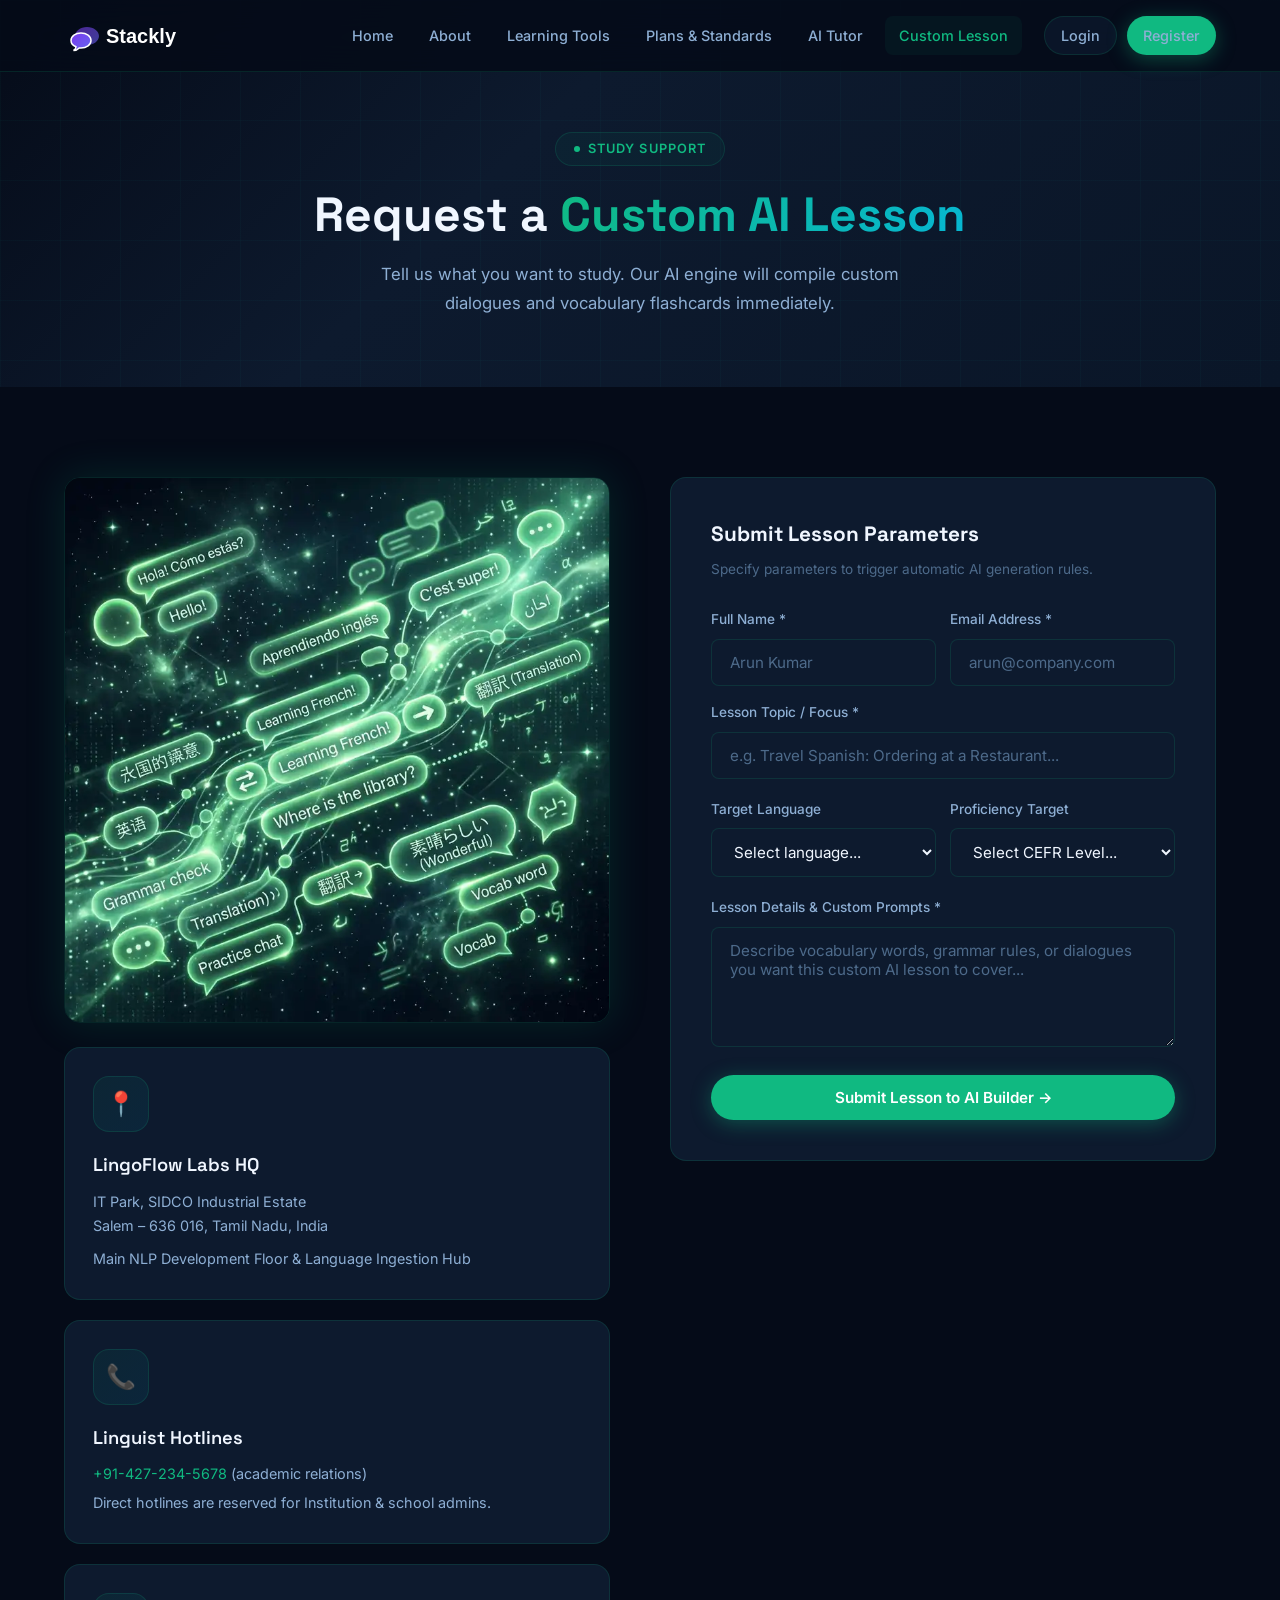
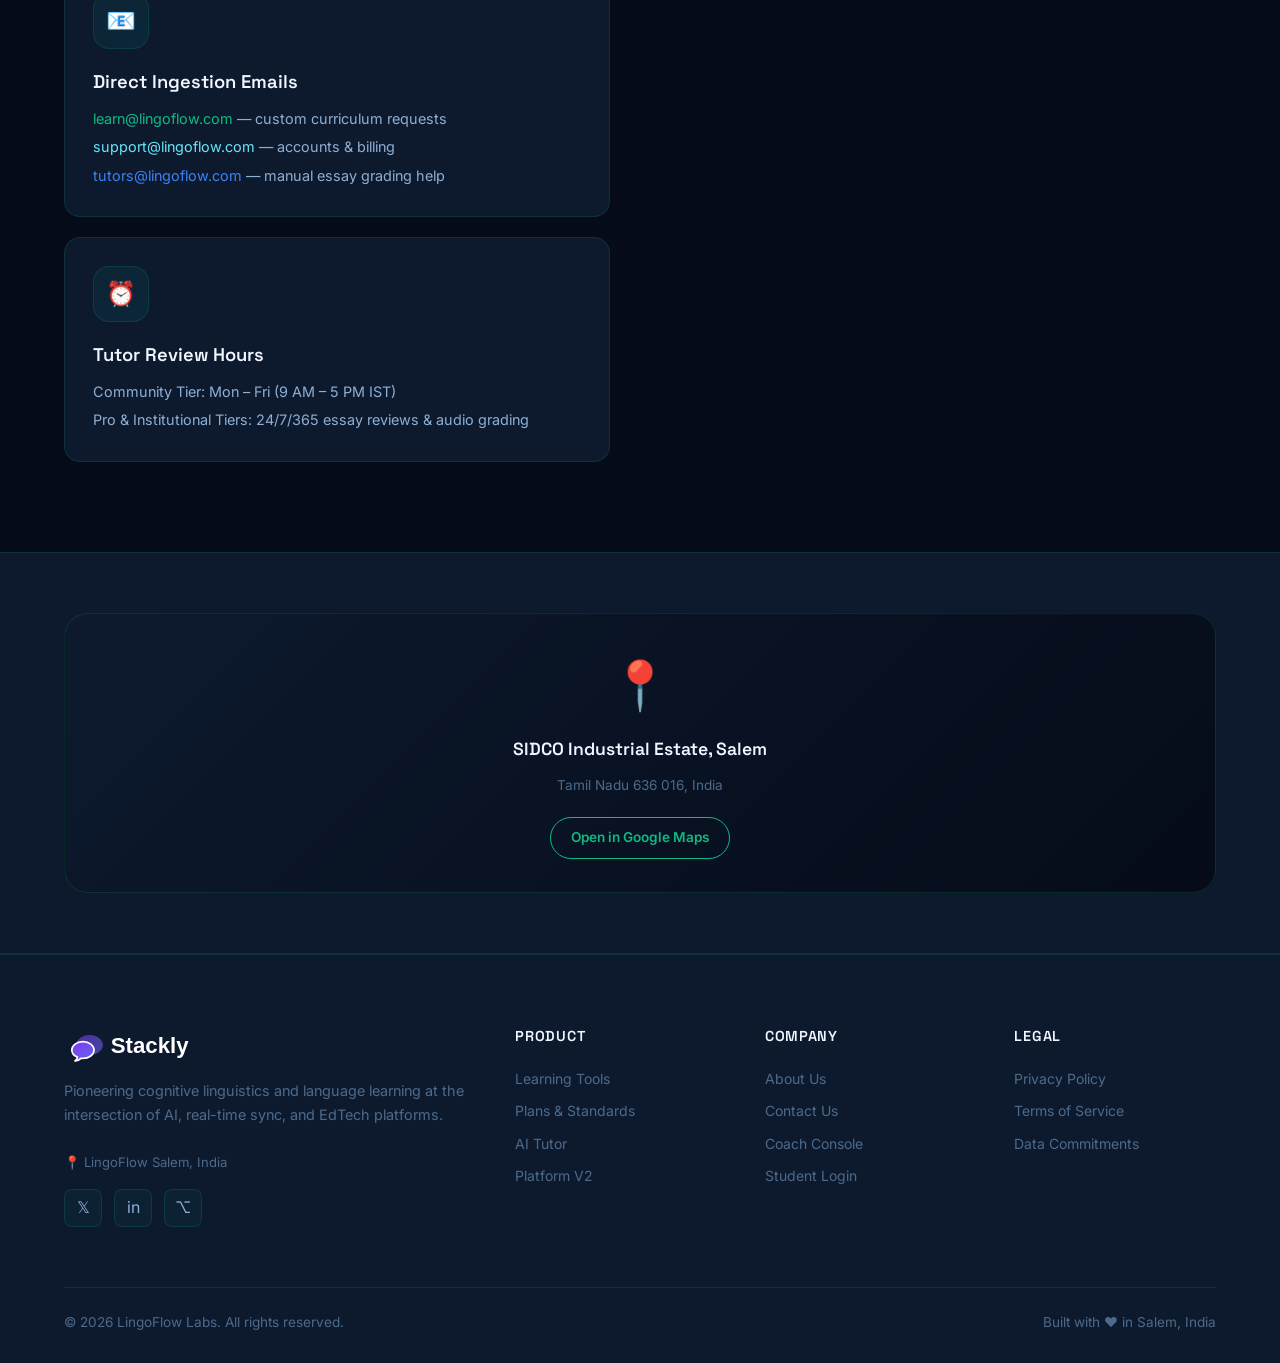
==== commit 1b7c2dd9: "Add files via upload" ====
--- a/contact.html
+++ b/contact.html
@@ -141,15 +141,53 @@
   </div>
 </section>
 
-<footer><div class="container-wide">
-  <div class="footer-grid">
-    <div><img src="logo.svg" alt="Stackly" class="footer-brand" style="height:40px; width:auto; margin-bottom:14px;"><p class="footer-desc">Pioneering cognitive linguistics and language learning at the intersection of AI, real-time sync, and EdTech platforms.</p><p style="font-size:.82rem;color:var(--text-muted);margin-bottom:16px;">📍 LingoFlow Salem, India</p><div class="footer-socials"><a href="404.html" class="footer-social-btn">𝕏</a><a href="404.html" class="footer-social-btn">in</a><a href="404.html" class="footer-social-btn">⌥</a></div></div>
-    <div><div class="footer-col-title">Product</div><div class="footer-links"><a href="devices.html">Learning Tools</a><a href="services.html">Plans &amp; Standards</a><a href="innovations.html">AI Tutor</a></div></div>
-    <div><div class="footer-col-title">Company</div><div class="footer-links"><a href="about.html">About Us</a><a href="contact.html">Contact Us</a><a href="dashboard.html">Coach Console</a></div></div>
-    <div><div class="footer-col-title">Legal</div><div class="footer-links"><a href="404.html">Privacy</a><a href="404.html">Terms</a></div></div>
+<!-- FOOTER -->
+<footer>
+  <div class="container-wide">
+    <div class="footer-grid">
+      <div>
+        <img src="logo.svg" alt="Stackly" class="footer-brand" style="height:40px; width:auto; margin-bottom:14px;">
+        <p class="footer-desc">Pioneering cognitive linguistics and language learning at the intersection of AI, real-time sync, and EdTech platforms.</p>
+        <p style="font-size:0.82rem;color:var(--text-muted);margin-bottom:16px;">📍 LingoFlow Salem, India</p>
+        <div class="footer-socials">
+          <a href="404.html" class="footer-social-btn" title="Twitter">𝕏</a>
+          <a href="404.html" class="footer-social-btn" title="LinkedIn">in</a>
+          <a href="404.html" class="footer-social-btn" title="GitHub">⌥</a>
+        </div>
+      </div>
+      <div>
+        <div class="footer-col-title">Product</div>
+        <div class="footer-links">
+          <a href="devices.html">Learning Tools</a>
+          <a href="services.html">Plans &amp; Standards</a>
+          <a href="innovations.html">AI Tutor</a>
+          <a href="home2.html">Platform V2</a>
+        </div>
+      </div>
+      <div>
+        <div class="footer-col-title">Company</div>
+        <div class="footer-links">
+          <a href="about.html">About Us</a>
+          <a href="contact.html">Contact Us</a>
+          <a href="dashboard.html">Coach Console</a>
+          <a href="login.html">Student Login</a>
+        </div>
+      </div>
+      <div>
+        <div class="footer-col-title">Legal</div>
+        <div class="footer-links">
+          <a href="404.html">Privacy Policy</a>
+          <a href="404.html">Terms of Service</a>
+          <a href="404.html">Data Commitments</a>
+        </div>
+      </div>
+    </div>
+    <div class="footer-bottom">
+      <span>© 2026 LingoFlow Labs. All rights reserved.</span>
+      <span>Built with ♥ in Salem, India</span>
+    </div>
   </div>
-  <div class="footer-bottom"><span>© 2026 LingoFlow Labs. All rights reserved.</span><span>📍 LingoFlow Salem, India</span></div>
-</div></footer>
+</footer>
 <button id="scrollTop">↑</button>
 <script src="js/main.js"></script>
 </body>
--- a/css/style.css
+++ b/css/style.css
@@ -1081,12 +1081,72 @@
 .sidebar-nav-item .icon { font-size: 1.1rem; }
 
 .dashboard-main { padding: 32px; overflow-y: auto; }
-.dashboard-header { margin-bottom: 32px; }
+.dashboard-header {
+  display: flex;
+  justify-content: space-between;
+  align-items: flex-start;
+  flex-wrap: wrap;
+  gap: 16px;
+  margin-bottom: 32px;
+}
 .dashboard-title {
   font-family: var(--font-heading);
   font-size: 1.6rem; font-weight: 700;
 }
 .dashboard-subtitle { color: var(--text-secondary); font-size: 0.9rem; }
+
+/* Dashboard responsive helper classes */
+.dashboard-double-grid {
+  display: grid;
+  grid-template-columns: 2fr 1fr;
+  gap: 20px;
+  margin-bottom: 24px;
+}
+
+.dashboard-form-grid {
+  display: grid;
+  grid-template-columns: 1fr 1fr;
+  gap: 16px;
+  margin-bottom: 12px;
+}
+
+.dashboard-banner {
+  border-radius: var(--radius);
+  overflow: hidden;
+  border: 1px solid var(--border);
+  box-shadow: var(--shadow-glow);
+  margin-bottom: 28px;
+  background: linear-gradient(135deg, var(--bg-card), var(--bg-dark));
+  display: flex;
+  justify-content: space-between;
+  align-items: center;
+  padding: 20px 30px;
+  position: relative;
+  min-height: 140px;
+}
+
+.dashboard-banner-content {
+  position: relative;
+  z-index: 2;
+  flex: 1;
+}
+
+.dashboard-banner-image {
+  height: 140px;
+  width: 220px;
+  display: flex;
+  align-items: center;
+  opacity: 0.85;
+  margin-right: -30px;
+  flex-shrink: 0;
+}
+
+.dashboard-banner-image img {
+  height: 100%;
+  width: 100%;
+  object-fit: cover;
+  border-radius: 0 var(--radius) var(--radius) 0;
+}
 
 .metrics-grid {
   display: grid;
@@ -1411,3 +1471,45 @@
   color: #f97316;
 }
 
+/* Telemetry alerts styles */
+.telemetry-alert {
+  display: flex;
+  align-items: center;
+  gap: 14px;
+  padding: 14px;
+  background: rgba(239, 68, 68, 0.06);
+  border: 1px solid rgba(239, 68, 68, 0.2);
+  border-radius: var(--radius-sm);
+  margin-bottom: 12px;
+}
+.telemetry-alert.warning {
+  background: rgba(245, 158, 11, 0.06);
+  border-color: rgba(245, 158, 11, 0.2);
+}
+.telemetry-alert-icon {
+  width: 40px;
+  height: 40px;
+  background: rgba(239, 68, 68, 0.15);
+  border-radius: 50%;
+  display: flex;
+  align-items: center;
+  justify-content: center;
+  flex-shrink: 0;
+}
+.telemetry-alert.warning .telemetry-alert-icon {
+  background: rgba(245, 158, 11, 0.15);
+}
+.telemetry-alert-content {
+  flex: 1;
+}
+.telemetry-alert-title {
+  font-size: 0.9rem;
+  font-weight: 600;
+  color: var(--text-primary);
+}
+.telemetry-alert-desc {
+  font-size: 0.8rem;
+  color: var(--text-muted);
+}
+
+
--- a/css/responsive.css
+++ b/css/responsive.css
@@ -46,15 +46,51 @@
 
   .footer-grid { grid-template-columns: 1fr 1fr; }
 
-  .dashboard-layout { grid-template-columns: 1fr; }
+  .dashboard-layout {
+    grid-template-columns: 1fr;
+  }
   .dashboard-sidebar {
     position: static;
     height: auto;
+    width: 100% !important;
     display: flex; flex-wrap: wrap; gap: 8px;
-    padding: 16px 20px;
-  }
-  .sidebar-nav-item { flex: 0 0 auto; margin-bottom: 0; }
-  .dashboard-main { padding: 20px; }
+    padding: 12px 20px;
+    background: rgba(13,26,46,0.8) !important;
+    border-right: none !important;
+    border-bottom: 1px solid var(--border);
+    flex-shrink: 1 !important;
+  }
+  .dashboard-sidebar .sidebar-logo,
+  .dashboard-sidebar .sidebar-section-title {
+    display: none !important;
+  }
+  .sidebar-nav-item {
+    flex: 0 0 auto;
+    margin-bottom: 0;
+    padding: 8px 12px;
+    font-size: 0.8rem;
+  }
+  .dashboard-main {
+    padding: 20px;
+    width: 100%;
+    box-sizing: border-box;
+  }
+  .dashboard-double-grid {
+    grid-template-columns: 1fr;
+  }
+  .dashboard-banner {
+    flex-direction: column;
+    align-items: flex-start;
+    padding: 24px 20px;
+    gap: 16px;
+    min-height: auto;
+  }
+  .dashboard-banner-content {
+    padding-right: 0;
+  }
+  .dashboard-banner-image {
+    display: none;
+  }
 }
 
 /* ── Tablet Small 768px ─────────────────────────────── */
@@ -80,6 +116,63 @@
   .metrics-grid { grid-template-columns: 1fr 1fr; }
 
   .pricing-card { margin-bottom: 16px; }
+
+  .dashboard-form-grid { grid-template-columns: 1fr; }
+
+  /* Responsive Tables as Cards on Mobile */
+  .data-table, .data-table thead, .data-table tbody, .data-table th, .data-table td, .data-table tr {
+    display: block !important;
+  }
+  .data-table thead {
+    display: none !important;
+  }
+  .data-table tr {
+    margin-bottom: 16px !important;
+    border: 1px solid var(--border) !important;
+    border-radius: var(--radius-sm) !important;
+    background: var(--bg-card) !important;
+    padding: 12px !important;
+  }
+  .data-table td {
+    border: none !important;
+    padding: 8px 0 !important;
+    display: flex !important;
+    justify-content: space-between !important;
+    align-items: center !important;
+    font-size: 0.85rem !important;
+    border-bottom: 1px solid rgba(255,255,255,0.03) !important;
+    text-align: right !important;
+    word-break: break-word !important;
+  }
+  .data-table td:last-child {
+    border-bottom: none !important;
+  }
+  .data-table td::before {
+    font-weight: 600 !important;
+    color: var(--text-muted) !important;
+    font-size: 0.72rem !important;
+    text-transform: uppercase !important;
+    letter-spacing: 0.05em !important;
+    margin-right: 12px !important;
+    text-align: left !important;
+    flex-shrink: 0 !important;
+  }
+
+  /* Specific labels for Coach Table */
+  .filterable-section .data-table td:nth-of-type(1)::before { content: "Exercise ID"; }
+  .filterable-section .data-table td:nth-of-type(2)::before { content: "Student"; }
+  .filterable-section .data-table td:nth-of-type(3)::before { content: "Topic"; }
+  .filterable-section .data-table td:nth-of-type(4)::before { content: "CEFR Level"; }
+  .filterable-section .data-table td:nth-of-type(5)::before { content: "SLA Timer"; }
+  .filterable-section .data-table td:nth-of-type(6)::before { content: "Status"; }
+
+  /* Specific labels for Student Table */
+  #customerTicketsTable td:nth-of-type(1)::before { content: "Lesson ID" !important; }
+  #customerTicketsTable td:nth-of-type(2)::before { content: "Subject" !important; }
+  #customerTicketsTable td:nth-of-type(3)::before { content: "Category" !important; }
+  #customerTicketsTable td:nth-of-type(4)::before { content: "Created" !important; }
+  #customerTicketsTable td:nth-of-type(5)::before { content: "XP Remaining" !important; }
+  #customerTicketsTable td:nth-of-type(6)::before { content: "Status" !important; }
 }
 
 /* ── Mobile 480px ───────────────────────────────────── */
@@ -108,6 +201,44 @@
   .btn-lg { padding: 14px 28px; font-size: 0.95rem; }
 
   #scrollTop { bottom: 20px; right: 20px; width: 40px; height: 40px; }
+
+  /* Telemetry alerts stacked layout */
+  .telemetry-alert {
+    flex-direction: column !important;
+    align-items: flex-start !important;
+    gap: 12px !important;
+  }
+  .telemetry-alert-icon {
+    align-self: flex-start !important;
+  }
+  .telemetry-alert button {
+    width: 100% !important;
+    justify-content: center !important;
+  }
+
+  /* Sliding Ticket Drawer layout adjustments */
+  .drawer-footer {
+    flex-direction: column !important;
+    gap: 8px !important;
+    padding: 16px !important;
+  }
+  .drawer-footer button {
+    width: 100% !important;
+  }
+  .ticket-drawer {
+    width: 100% !important;
+  }
+
+  /* Chart spacing and label sizing */
+  .chart-container {
+    padding: 16px !important;
+  }
+  .chart-bars {
+    gap: 4px !important;
+  }
+  .chart-labels span {
+    font-size: 0.62rem !important;
+  }
 }
 
 /* ── Mobile Small 320px ────────────────────────────── */
@@ -115,4 +246,34 @@
   .hero-title { font-size: 1.6rem; }
   .section-title { font-size: 1.5rem; }
   .pricing-price { font-size: 2.2rem; }
-}
+
+  /* Dashboards micro-screen elements scaling */
+  .dashboard-title {
+    font-size: 1.35rem !important;
+  }
+  .metric-value {
+    font-size: 1.5rem !important;
+  }
+  .telemetry-alert-title {
+    font-size: 0.8rem !important;
+  }
+  .telemetry-alert-desc {
+    font-size: 0.75rem !important;
+  }
+  .chat-bubble {
+    font-size: 0.8rem !important;
+    padding: 8px 12px !important;
+  }
+  .chart-labels span {
+    font-size: 0.52rem !important;
+  }
+  .map-grid {
+    gap: 2px !important;
+  }
+  #userProfile {
+    padding: 6px 12px !important;
+  }
+  #userEmailDisplay {
+    font-size: 0.75rem !important;
+  }
+}
